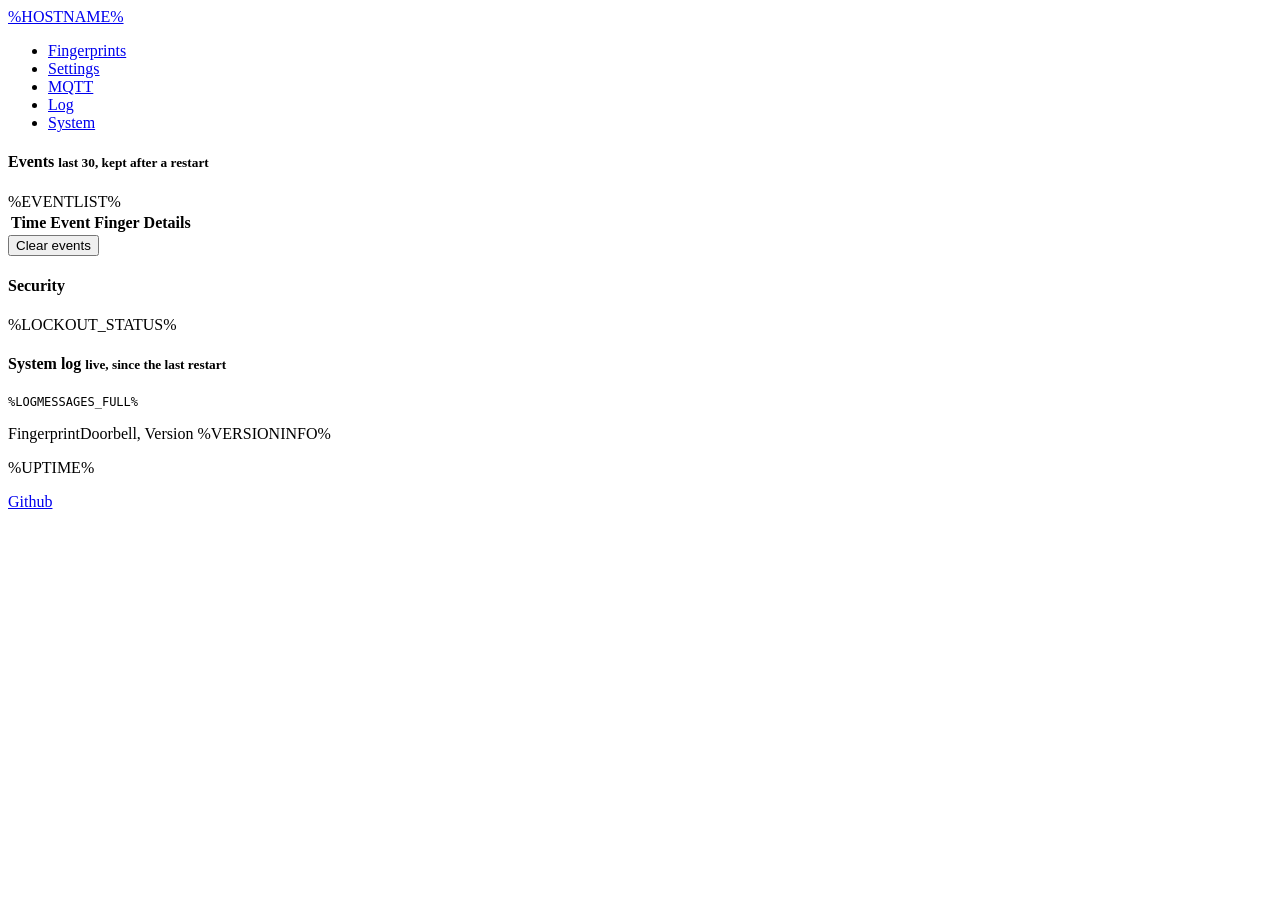
==== data/log.html @ ed94bb95 "v0.7: backup/restore, access times, lockout, event log, night mode, radar - backup and restore of al" ====
<!DOCTYPE html>
<html>
<head>
  <!-- created with https://bootstrapformbuilder.com/ -->
  <title>FingerprintDoorbell</title>
  <meta name="viewport" content="width=device-width, initial-scale=1" charset="utf-8">
  <link rel="icon" href="data:,">
  <link rel="stylesheet" type="text/css" href="bootstrap.min.css">
  <style>
	.alert-custom{
		background-color:#cecece;
		color:rgb(0, 0, 0);
	}
	.form-horizontal{
		margin-left: 15px;
		margin-right: 15px;
	}
  </style>
</head>
<body>
	<script>
		if (!!window.EventSource) {
			var source = new EventSource('/events');
			// new log line: append it to the system log (newest at the bottom)
			source.addEventListener('logline', function (e) {
				var log = document.getElementById('systemLog');
				log.innerHTML += e.data + '<br>';
				var lines = log.innerHTML.split('<br>');
				if (lines.length > 101)
					log.innerHTML = lines.slice(lines.length - 101).join('<br>');
				log.scrollTop = log.scrollHeight;
			}, false);
		}
		document.addEventListener('DOMContentLoaded', function () {
			var log = document.getElementById('systemLog');
			log.scrollTop = log.scrollHeight;
		});
	</script>

	<nav class="navbar navbar-inverse">
		<div class="container-fluid">
		  <div class="navbar-header">
			<a class="navbar-brand" href="/">%HOSTNAME%</a>
		  </div>
		  <ul class="nav navbar-nav">
			<li><a href="/">Fingerprints</a></li>
			<li><a href="settings">Settings</a></li>
			<li><a href="mqtt">MQTT</a></li>
			<li class="active"><a href="#">Log</a></li>
			<li><a href="system">System</a></li>
		</ul>
		</div>
	</nav>

	<div class="container-fluid">
		<h4>Events <small>last 30, kept after a restart</small></h4>
		<div class="table-responsive">
			<table class="table table-condensed table-striped">
				<thead>
					<tr><th>Time</th><th>Event</th><th>Finger</th><th>Details</th></tr>
				</thead>
				<tbody>
					%EVENTLIST%
				</tbody>
			</table>
		</div>
		<form action="/log/clear" method="post" onsubmit="return confirm('Delete the event history?')">
			<button name="btnClearEvents" class="btn btn-default btn-sm">Clear events</button>
		</form>

		<h4>Security</h4>
		<p>%LOCKOUT_STATUS%</p>

		<h4>System log <small>live, since the last restart</small></h4>
		<div id="systemLog" class="well well-sm" style="max-height: 400px; overflow-y: auto; font-family: monospace; font-size: 12px;">%LOGMESSAGES_FULL%</div>
	</div>

	<p></p>
	<nav class="navbar navbar-default ">
		<div class="container-fluid">
			<p class="navbar-text">FingerprintDoorbell, Version %VERSIONINFO%</p>
			<p class="navbar-text">%UPTIME%</p>
			<p class="navbar-text"><a href="https://github.com/Kalored/FingerprintDoorbell-geronet1" target="_blank">Github</a></p>
		</div>
	</nav>

</body>
</html>
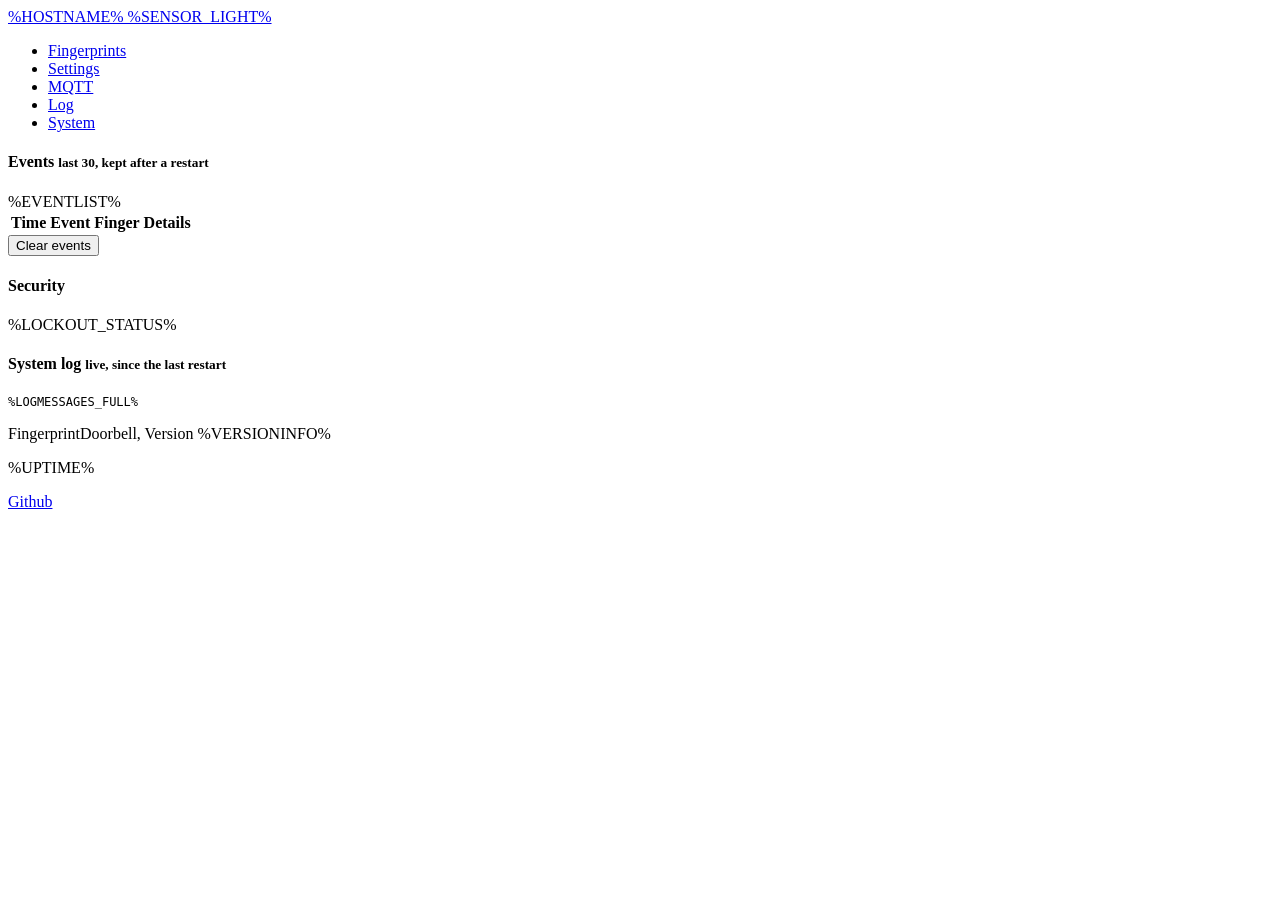
==== commit 65391655: "v0.8.0: fingerprint sensor supervision, traffic light, reconnect button Applied sensor-check-0.8.0.p" ====
--- a/data/log.html
+++ b/data/log.html
@@ -40,7 +40,7 @@
 	<nav class="navbar navbar-inverse">
 		<div class="container-fluid">
 		  <div class="navbar-header">
-			<a class="navbar-brand" href="/">%HOSTNAME%</a>
+			<a class="navbar-brand" href="/">%HOSTNAME% %SENSOR_LIGHT%</a>
 		  </div>
 		  <ul class="nav navbar-nav">
 			<li><a href="/">Fingerprints</a></li>
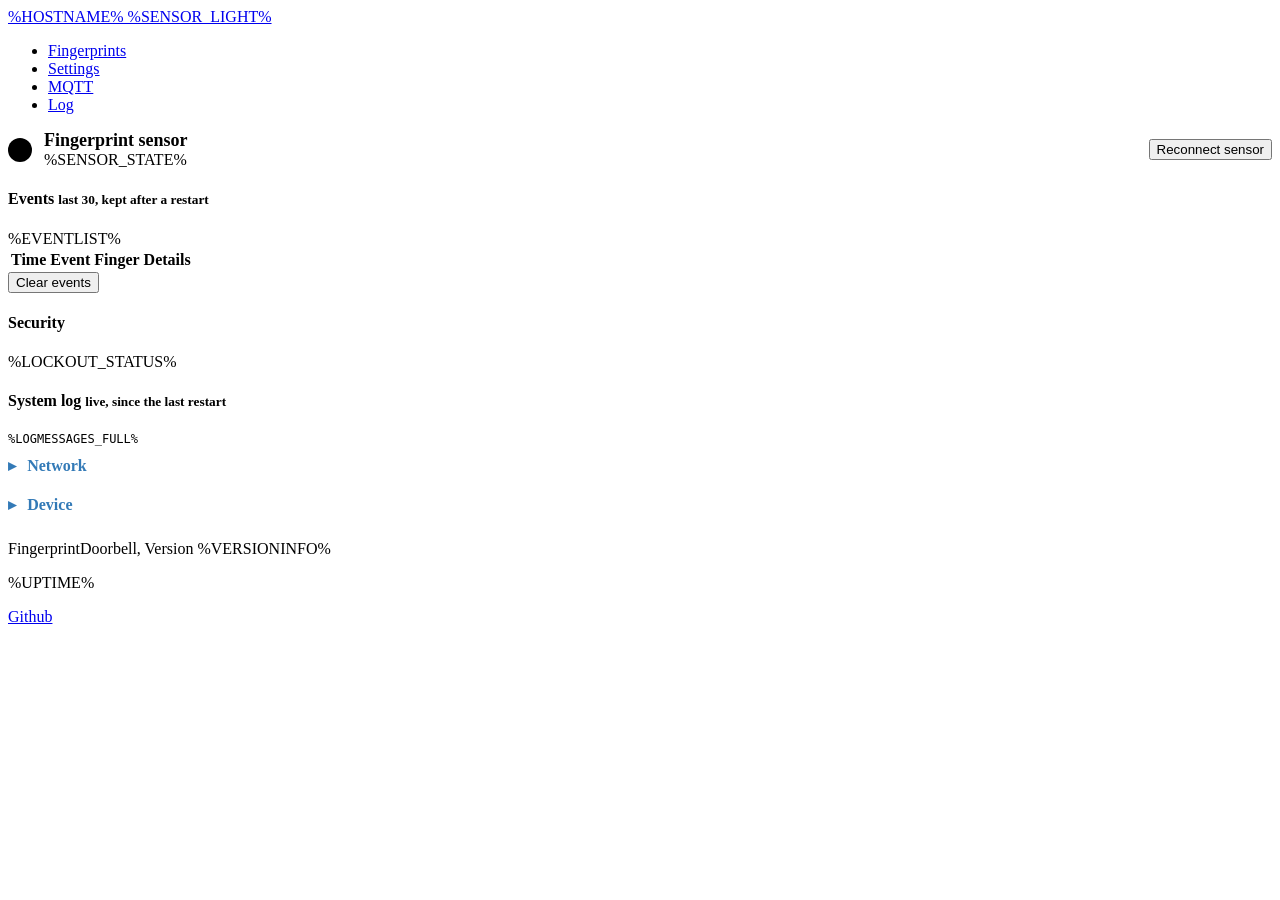
==== commit 145e6b55: "v0.9.0: web UI cleanup, merge system page into log page Menu is now Fingerprints / Settings / MQTT /" ====
--- a/data/log.html
+++ b/data/log.html
@@ -11,9 +11,28 @@
 		background-color:#cecece;
 		color:rgb(0, 0, 0);
 	}
-	.form-horizontal{
-		margin-left: 15px;
-		margin-right: 15px;
+	.collapsible summary {
+		cursor: pointer;
+		font-weight: bold;
+		color: #337ab7;
+		margin: 10px 0;
+		list-style: none;
+	}
+	.collapsible summary::-webkit-details-marker {
+		display: none;
+	}
+	.collapsible summary::before {
+		content: "\25B8";
+		display: inline-block;
+		width: 1.2em;
+	}
+	.collapsible[open] summary::before {
+		content: "\25BE";
+	}
+	.info th {
+		width: 40ch;
+		font-weight: normal;
+		color: #777;
 	}
   </style>
 </head>
@@ -47,12 +66,39 @@
 			<li><a href="settings">Settings</a></li>
 			<li><a href="mqtt">MQTT</a></li>
 			<li class="active"><a href="#">Log</a></li>
-			<li><a href="system">System</a></li>
 		</ul>
 		</div>
 	</nav>
 
 	<div class="container-fluid">
+		<div id="sensorPanel" class="alert alert-%SENSOR_ALERT%" style="display: flex; align-items: center; flex-wrap: wrap">
+			<span id="sensorDot" style="display: inline-block; width: 24px; height: 24px; border-radius: 12px; margin-right: 12px; background: currentColor"></span>
+			<div style="flex: 1; min-width: 200px">
+				<div style="font-size: 18px; font-weight: bold">Fingerprint sensor</div>
+				<div id="sensorText">%SENSOR_STATE%</div>
+			</div>
+			<button type="button" class="btn btn-default btn-sm" onclick="reconnectSensor()">Reconnect sensor</button>
+		</div>
+		<script>
+			// keep the big sensor status up to date (same source as the traffic light in the navbar)
+			(function () {
+				var classes = { green: 'success', yellow: 'warning', red: 'danger' };
+				function poll() {
+					fetch('/sensor/status').then(function (r) { return r.json(); }).then(function (j) {
+						document.getElementById('sensorPanel').className = 'alert alert-' + (classes[j.state] || 'danger');
+						document.getElementById('sensorText').textContent = j.text;
+					}).catch(function () {
+						document.getElementById('sensorText').textContent = 'no answer from device';
+					});
+				}
+				setInterval(poll, 3000);
+			})();
+			function reconnectSensor() {
+				document.getElementById('sensorText').textContent = 'reconnecting, this takes up to 10 seconds...';
+				fetch('/sensor/reconnect', { method: 'POST' });
+			}
+		</script>
+
 		<h4>Events <small>last 30, kept after a restart</small></h4>
 		<div class="table-responsive">
 			<table class="table table-condensed table-striped">
@@ -73,6 +119,39 @@
 
 		<h4>System log <small>live, since the last restart</small></h4>
 		<div id="systemLog" class="well well-sm" style="max-height: 400px; overflow-y: auto; font-family: monospace; font-size: 12px;">%LOGMESSAGES_FULL%</div>
+
+		<details class="collapsible">
+			<summary>Network</summary>
+			<table class="table table-condensed info">
+				<tr><th>IP address</th><td>%IP_ADDRESS%</td></tr>
+				<tr><th>MAC address</th><td>%MAC_ADDRESS%</td></tr>
+				<tr><th>Gateway</th><td>%GATEWAY%</td></tr>
+				<tr><th>DNS server</th><td>%DNS_SERVER%</td></tr>
+				<tr><th>WiFi SSID</th><td>%SSID%</td></tr>
+				<tr><th>WiFi BSSID</th><td>%BSSID%</td></tr>
+				<tr><th>WiFi channel</th><td>%WIFI_CHANNEL%</td></tr>
+				<tr><th>RSSI</th><td>%RSSI%</td></tr>
+				<tr><th>WiFi connection losses</th><td>%WIFI_LOST%</td></tr>
+				<tr><th>Last WiFi disconnect reason</th><td>%WIFI_REASON%</td></tr>
+				<tr><th>MQTT server</th><td>%MQTT_SERVER%</td></tr>
+				<tr><th>MQTT server IP</th><td>%MQTT_SERVER_IP%</td></tr>
+				<tr><th>MQTT state</th><td>%MQTT_STATE%</td></tr>
+				<tr><th>MQTT connections</th><td>%MQTT_STATS%</td></tr>
+			</table>
+		</details>
+
+		<details class="collapsible">
+			<summary>Device</summary>
+			<table class="table table-condensed info">
+				<tr><th>Fingerprint sensor</th><td>%SENSOR_STATE%</td></tr>
+				<tr><th>Chip</th><td>%CHIP%</td></tr>
+				<tr><th>CPU</th><td>%CPU%</td></tr>
+				<tr><th>Chip temp.</th><td>%CHIP_TEMP%</td></tr>
+				<tr><th>Flash size</th><td>%FLASH_SIZE%</td></tr>
+				<tr><th>Free heap</th><td>%FREE_HEAP%</td></tr>
+				<tr><th>Reset reason</th><td>%RESET_REASON%</td></tr>
+			</table>
+		</details>
 	</div>
 
 	<p></p>
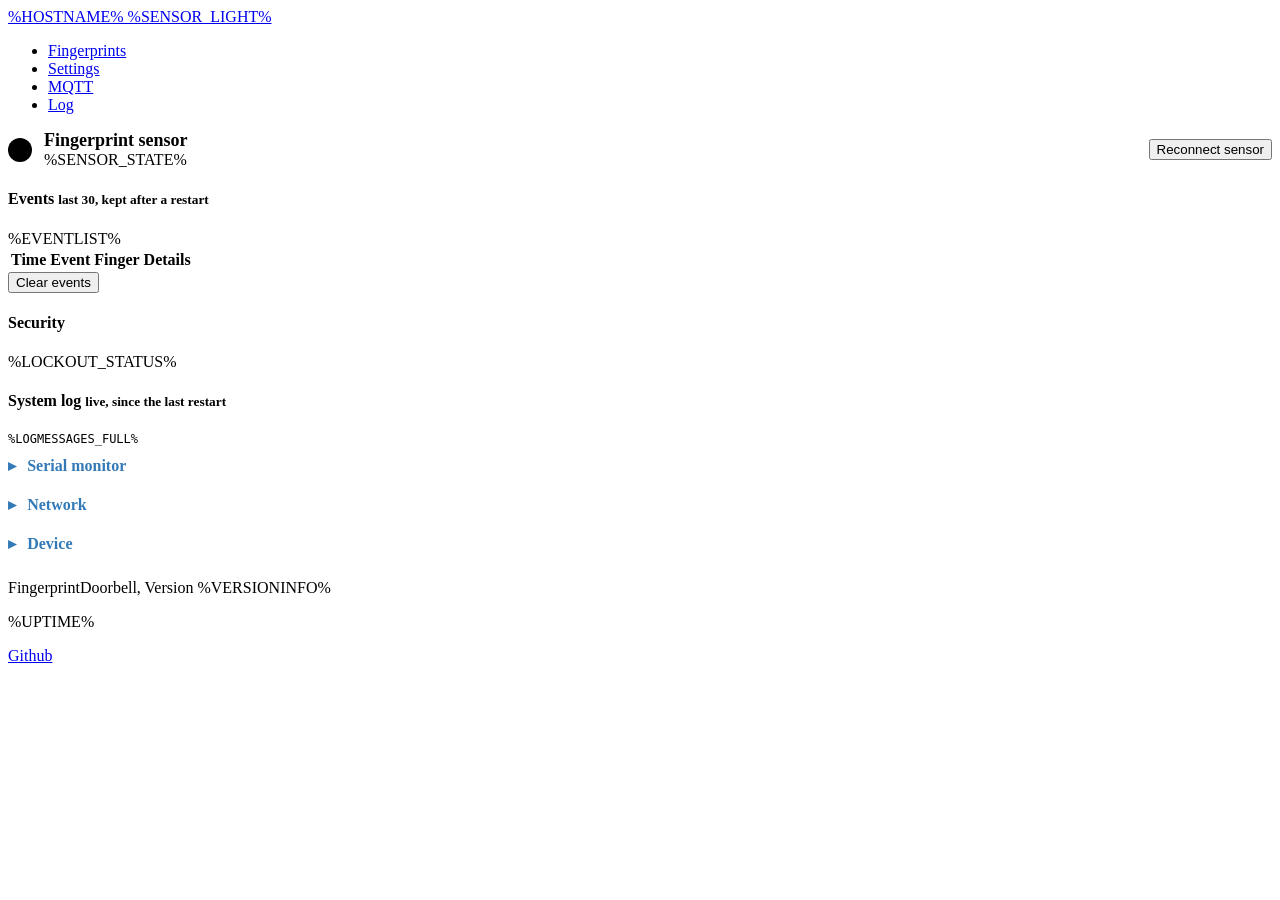
==== commit ad4be634: "v0.10.1: touch ring diagnosis, configurable GPIOs, serial monitor Applies complete-0.10.1.patch (0.9" ====
--- a/data/log.html
+++ b/data/log.html
@@ -120,6 +120,50 @@
 		<h4>System log <small>live, since the last restart</small></h4>
 		<div id="systemLog" class="well well-sm" style="max-height: 400px; overflow-y: auto; font-family: monospace; font-size: 12px;">%LOGMESSAGES_FULL%</div>
 
+		<details class="collapsible" id="serialBox">
+			<summary>Serial monitor</summary>
+			<p class="text-muted"><small>Everything the device writes to its serial port (last 8 KB since the last restart), with the time since boot in front of each line. Updates while this section is open. Output of the boot loader before the firmware starts is not included.</small></p>
+			<div style="margin-bottom: 6px">
+				<label class="checkbox-inline"><input type="checkbox" id="serialAuto" checked> Scroll to the end</label>
+				<button type="button" class="btn btn-default btn-sm" id="serialClear">Clear</button>
+				<button type="button" class="btn btn-default btn-sm" id="serialCopy">Copy</button>
+			</div>
+			<pre id="serialOut" style="max-height: 400px; overflow-y: auto; font-size: 12px; white-space: pre-wrap;"></pre>
+			<script>
+				(function () {
+					var box = document.getElementById('serialBox');
+					var out = document.getElementById('serialOut');
+					var auto = document.getElementById('serialAuto');
+					var next = 0, timer = null, busy = false;
+					function poll() {
+						if (busy || !box.open) return;
+						busy = true;
+						fetch('/serial/log?from=' + next).then(function (r) { return r.json(); }).then(function (j) {
+							if (j.text) {
+								out.textContent += j.text;
+								if (out.textContent.length > 60000) out.textContent = out.textContent.slice(-40000);
+								if (auto.checked) out.scrollTop = out.scrollHeight;
+							}
+							next = j.next;
+							busy = false;
+							if (j.more) setTimeout(poll, 100);
+						}).catch(function () { busy = false; });
+					}
+					box.addEventListener('toggle', function () {
+						if (box.open) { poll(); timer = setInterval(poll, 1000); }
+						else { clearInterval(timer); }
+					});
+					document.getElementById('serialClear').addEventListener('click', function () {
+						fetch('/serial/clear', { method: 'POST' }).then(function () { out.textContent = ''; });
+					});
+					document.getElementById('serialCopy').addEventListener('click', function () {
+						window.getSelection().selectAllChildren(out);
+						document.execCommand('copy');
+					});
+				})();
+			</script>
+		</details>
+
 		<details class="collapsible">
 			<summary>Network</summary>
 			<table class="table table-condensed info">
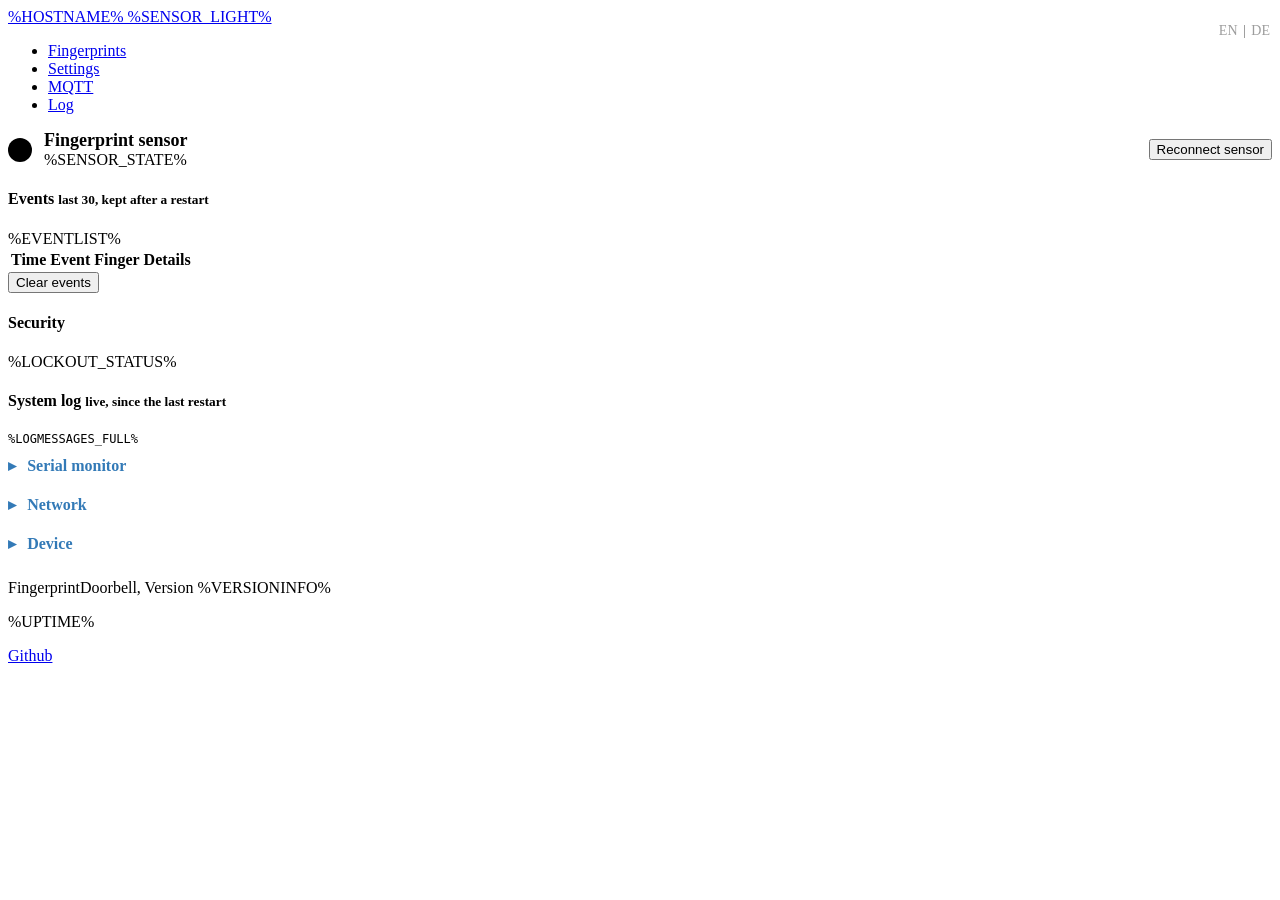
==== commit 403f6f6a: "v0.11.0: web interface in English and German Language switch EN | DE on the right of the navbar, sav" ====
--- a/data/log.html
+++ b/data/log.html
@@ -1,11 +1,12 @@
 <!DOCTYPE html>
-<html>
+<html lang="%LANG%">
 <head>
   <!-- created with https://bootstrapformbuilder.com/ -->
   <title>FingerprintDoorbell</title>
   <meta name="viewport" content="width=device-width, initial-scale=1" charset="utf-8">
   <link rel="icon" href="data:,">
   <link rel="stylesheet" type="text/css" href="bootstrap.min.css">
+  <script src="i18n.js?v=%VERSIONINFO%"></script>
   <style>
 	.alert-custom{
 		background-color:#cecece;
@@ -58,6 +59,7 @@
 
 	<nav class="navbar navbar-inverse">
 		<div class="container-fluid">
+			<span class="lang-switch"><a href="#" class="lang-en" onclick="return setLanguage('en')">EN</a> | <a href="#" class="lang-de" onclick="return setLanguage('de')">DE</a></span>
 		  <div class="navbar-header">
 			<a class="navbar-brand" href="/">%HOSTNAME% %SENSOR_LIGHT%</a>
 		  </div>
@@ -110,7 +112,7 @@
 				</tbody>
 			</table>
 		</div>
-		<form action="/log/clear" method="post" onsubmit="return confirm('Delete the event history?')">
+		<form action="/log/clear" method="post" onsubmit="return confirm(t('Delete the event history?'))">
 			<button name="btnClearEvents" class="btn btn-default btn-sm">Clear events</button>
 		</form>
 
@@ -118,7 +120,7 @@
 		<p>%LOCKOUT_STATUS%</p>
 
 		<h4>System log <small>live, since the last restart</small></h4>
-		<div id="systemLog" class="well well-sm" style="max-height: 400px; overflow-y: auto; font-family: monospace; font-size: 12px;">%LOGMESSAGES_FULL%</div>
+		<div id="systemLog" class="notranslate well well-sm" style="max-height: 400px; overflow-y: auto; font-family: monospace; font-size: 12px;">%LOGMESSAGES_FULL%</div>
 
 		<details class="collapsible" id="serialBox">
 			<summary>Serial monitor</summary>
@@ -128,7 +130,7 @@
 				<button type="button" class="btn btn-default btn-sm" id="serialClear">Clear</button>
 				<button type="button" class="btn btn-default btn-sm" id="serialCopy">Copy</button>
 			</div>
-			<pre id="serialOut" style="max-height: 400px; overflow-y: auto; font-size: 12px; white-space: pre-wrap;"></pre>
+			<pre id="serialOut" class="notranslate" style="max-height: 400px; overflow-y: auto; font-size: 12px; white-space: pre-wrap;"></pre>
 			<script>
 				(function () {
 					var box = document.getElementById('serialBox');
@@ -203,7 +205,7 @@
 		<div class="container-fluid">
 			<p class="navbar-text">FingerprintDoorbell, Version %VERSIONINFO%</p>
 			<p class="navbar-text">%UPTIME%</p>
-			<p class="navbar-text"><a href="https://github.com/Kalored/FingerprintDoorbell-geronet1" target="_blank">Github</a></p>
+			<p class="navbar-text"><a href="https://github.com/Kalored/FingerprintDoorbell-NG" target="_blank">Github</a></p>
 		</div>
 	</nav>
 
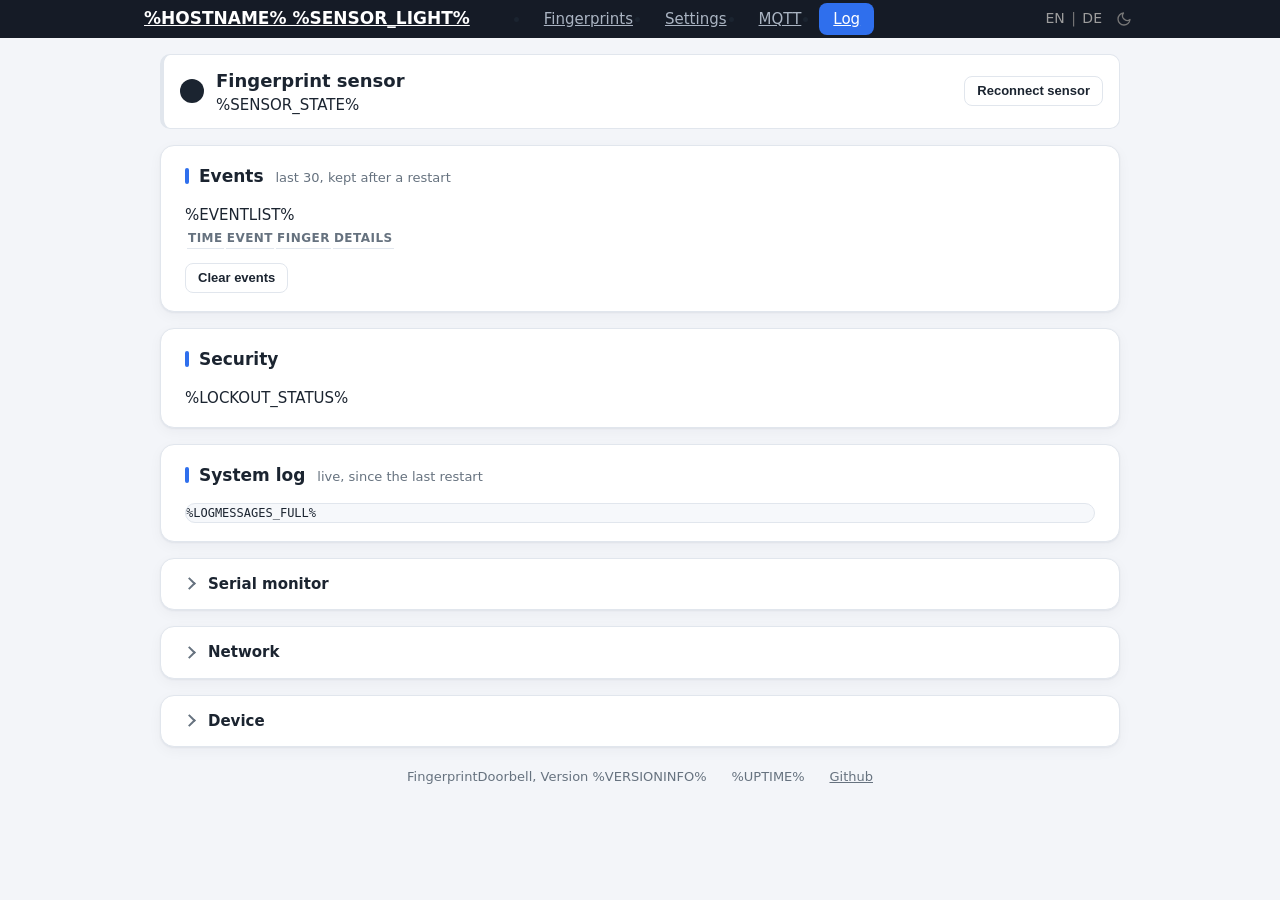
==== commit 3d90be1e: "v0.13.0: new web interface (cards, tabs, light/dark mode) Co-Authored-By: Claude Sonnet 5.5 <noreply" ====
--- a/data/log.html
+++ b/data/log.html
@@ -6,36 +6,8 @@
   <meta name="viewport" content="width=device-width, initial-scale=1" charset="utf-8">
   <link rel="icon" href="data:,">
   <link rel="stylesheet" type="text/css" href="bootstrap.min.css">
+  <link rel="stylesheet" type="text/css" href="style.css?v=%VERSIONINFO%">
   <script src="i18n.js?v=%VERSIONINFO%"></script>
-  <style>
-	.alert-custom{
-		background-color:#cecece;
-		color:rgb(0, 0, 0);
-	}
-	.collapsible summary {
-		cursor: pointer;
-		font-weight: bold;
-		color: #337ab7;
-		margin: 10px 0;
-		list-style: none;
-	}
-	.collapsible summary::-webkit-details-marker {
-		display: none;
-	}
-	.collapsible summary::before {
-		content: "\25B8";
-		display: inline-block;
-		width: 1.2em;
-	}
-	.collapsible[open] summary::before {
-		content: "\25BE";
-	}
-	.info th {
-		width: 40ch;
-		font-weight: normal;
-		color: #777;
-	}
-  </style>
 </head>
 <body>
 	<script>
@@ -101,6 +73,7 @@
 			}
 		</script>
 
+		<section class="card">
 		<h4>Events <small>last 30, kept after a restart</small></h4>
 		<div class="table-responsive">
 			<table class="table table-condensed table-striped">
@@ -115,12 +88,17 @@
 		<form action="/log/clear" method="post" onsubmit="return confirm(t('Delete the event history?'))">
 			<button name="btnClearEvents" class="btn btn-default btn-sm">Clear events</button>
 		</form>
+		</section>
 
+		<section class="card">
 		<h4>Security</h4>
 		<p>%LOCKOUT_STATUS%</p>
+		</section>
 
+		<section class="card">
 		<h4>System log <small>live, since the last restart</small></h4>
 		<div id="systemLog" class="notranslate well well-sm" style="max-height: 400px; overflow-y: auto; font-family: monospace; font-size: 12px;">%LOGMESSAGES_FULL%</div>
+		</section>
 
 		<details class="collapsible" id="serialBox">
 			<summary>Serial monitor</summary>
--- a/data/style.css
+++ b/data/style.css
@@ -0,0 +1,237 @@
+/* Look of the web interface, loaded after bootstrap.min.css (Bootstrap 3). Served as a plain file (not through the template processor), so percent signs are fine here. */
+:root {
+  --bg: #f3f5f9; --card: #ffffff; --inset: #f6f8fb; --text: #1b2430; --muted: #66727f; --border: #e1e6ed;
+  --accent: #2f6fed; --accent-soft: #e8f0ff; --accent-text: #2455c4; --ok: #1f9d55; --warn: #e08a00; --danger: #d64545; --info: #2f6fed;
+  --nav: #151b26; --nav-text: #aab4c2; --shadow: 0 1px 2px rgba(20, 30, 50, .06), 0 4px 14px rgba(20, 30, 50, .04);
+}
+/* dark colors: chosen by the browser setting, unless the light/dark switch in the top bar (data-theme) says otherwise */
+@media (prefers-color-scheme: dark) {
+  :root:not([data-theme="light"]) {
+    --bg: #0f141b; --card: #171e28; --inset: #1d2632; --text: #e4e9f0; --muted: #93a0af; --border: #2a3441;
+    --accent: #5b92ff; --accent-soft: #1d2b46; --accent-text: #8fb3ff; --ok: #36b36b; --warn: #f0a020; --danger: #ef6a6a; --info: #5b92ff;
+    --nav: #0b0f15; --nav-text: #93a0af; --shadow: none;
+  }
+}
+:root[data-theme="dark"] {
+    --bg: #0f141b; --card: #171e28; --inset: #1d2632; --text: #e4e9f0; --muted: #93a0af; --border: #2a3441;
+    --accent: #5b92ff; --accent-soft: #1d2b46; --accent-text: #8fb3ff; --ok: #36b36b; --warn: #f0a020; --danger: #ef6a6a; --info: #5b92ff;
+    --nav: #0b0f15; --nav-text: #93a0af; --shadow: none;
+}
+
+html { color-scheme: light dark; }
+:root[data-theme="light"] { color-scheme: light; }
+:root[data-theme="dark"] { color-scheme: dark; }
+body { background: var(--bg); color: var(--text); font-family: system-ui, -apple-system, "Segoe UI", Roboto, "Helvetica Neue", Arial, sans-serif; font-size: 15px; line-height: 1.5; margin: 0; }
+a { color: var(--accent); }
+a:hover, a:focus { color: var(--accent); text-decoration: underline; }
+h1, h2, h3 { color: var(--text); }
+h1 { font-size: 24px; font-weight: 650; margin: 24px auto 12px; max-width: 960px; padding: 0 4px; }
+h1 small { font-size: 14px; }
+.text-muted { color: var(--muted); }
+
+/* page width: everything except the full width top bar is a centered column */
+body > .form-horizontal, body > .card, body > .alert, body > details, body > h2, body > div:not(.navbar), body > p, body > nav.navbar-default {
+  max-width: 960px; margin-left: auto; margin-right: auto;
+}
+
+/* top bar */
+.navbar { border: 0; border-radius: 0; margin-bottom: 0; min-height: 0; }
+.navbar-inverse { background: var(--nav); position: sticky; top: 0; z-index: 20; box-shadow: 0 1px 0 rgba(255, 255, 255, .06); }
+.navbar-inverse > .container-fluid { display: flex; flex-wrap: wrap; align-items: center; max-width: 992px; margin: 0 auto; padding: 6px 16px; }
+.navbar-inverse .navbar-header { float: none; margin: 0 20px 0 0; order: 1; }
+.navbar-inverse .navbar-brand { float: none; height: auto; padding: 8px 0; color: #fff; font-weight: 650; font-size: 17px; }
+.navbar-inverse .navbar-nav { float: none; margin: 0; display: flex; flex-wrap: wrap; gap: 4px; order: 2; flex: 1; }
+.navbar-inverse .navbar-nav > li { float: none; }
+.navbar-inverse .navbar-nav > li > a { color: var(--nav-text); padding: 7px 14px; border-radius: 8px; font-weight: 500; }
+.navbar-inverse .navbar-nav > li > a:hover, .navbar-inverse .navbar-nav > li > a:focus { background: rgba(255, 255, 255, .08); color: #fff; text-decoration: none; }
+.navbar-inverse .navbar-nav > .active > a, .navbar-inverse .navbar-nav > .active > a:hover, .navbar-inverse .navbar-nav > .active > a:focus { background: var(--accent); color: #fff; }
+.lang-switch { order: 3; margin-left: auto; align-self: center; line-height: 1; color: var(--nav-text); font-size: 13px; }
+.lang-switch a { color: var(--nav-text); text-decoration: none; padding: 2px 4px; }
+.lang-switch a:hover { color: #fff; }
+.navbar-inverse .container-fluid > .lang-switch { position: static; float: none; margin: 0 0 0 auto; padding: 0; }
+#sensorLight { margin-left: 10px !important; }
+
+/* cards: every form block and every collapsible area */
+.form-horizontal, .card { background: var(--card); border: 1px solid var(--border); border-radius: 14px; box-shadow: var(--shadow); margin: 16px auto; padding: 20px 24px 8px; }
+.form-horizontal fieldset { min-width: 0; margin: 0; padding: 0; border: 0; }
+legend { display: block; width: 100%; border: 0; margin: 0 0 18px; padding: 0; font-size: 17px; font-weight: 650; color: var(--text); }
+/* plain sections of the log page get the same card and heading as the forms */
+.card { padding: 18px 24px; }
+.card > h4 { font-size: 17px; font-weight: 650; margin: 0 0 14px; color: var(--text); }
+.card > h4::before, legend::before, .card-title::before { content: ""; display: inline-block; width: 4px; height: 16px; border-radius: 2px; background: var(--accent); margin-right: 10px; vertical-align: -2px; }
+.card > h4 small { font-weight: 400; color: var(--muted); font-size: 13px; margin-left: 6px; }
+.card > p { margin: 0; }
+.card .well { margin: 0; }
+.card .table-responsive { border: 0; margin: 0 0 12px; }
+body > .container-fluid { max-width: 960px; margin: 16px auto 0; padding: 0; }
+body > .container-fluid > .alert, body > .container-fluid > .collapsible, body > .container-fluid > .card { margin-left: 0; margin-right: 0; }
+body > .container-fluid > .card, body > .container-fluid > form { margin-bottom: 16px; }
+
+/* rows: label left, control right, one column on small screens */
+.form-horizontal .form-group { display: flex; flex-wrap: wrap; align-items: flex-start; margin: 0 0 16px; }
+.form-horizontal .form-group::before, .form-horizontal .form-group::after { display: none; }
+.form-horizontal .form-group > [class*="col-"] { float: none; width: auto; margin-left: 0; padding: 0; flex: 1 1 280px; max-width: 620px; min-width: 0; }
+.form-horizontal .form-group > .col-md-4.control-label, .form-horizontal .form-group > label.col-md-4 { flex: 0 0 250px; max-width: 250px; margin-right: 20px; }
+.form-horizontal .form-group > .col-md-2 { flex: 0 1 140px; margin-right: 10px; }
+.form-horizontal .form-group > .col-md-2:has(.input-group) { flex-basis: 230px; }
+.form-horizontal .form-group > .col-md-offset-4 { margin-left: 270px; }
+.form-horizontal .control-label { text-align: left !important; padding: 8px 0 0; margin: 0; font-weight: 600; font-size: 14px; }
+.form-horizontal .form-control-static { padding: 8px 0 0; min-height: 0; margin: 0; }
+.form-horizontal small.inline { display: inline; }
+.form-horizontal small, .help-block { display: block; margin-top: 5px; font-size: 13px; line-height: 1.45; color: var(--muted); }
+.form-horizontal .btn + small, .form-horizontal button + br + small { margin-top: 8px; }
+@media (max-width: 767px) {
+  .form-horizontal { border-radius: 12px; margin: 12px; padding: 16px 16px 4px; }
+  .form-horizontal .form-group > .col-md-4.control-label, .form-horizontal .form-group > label.col-md-4 { flex-basis: 100%; max-width: none; margin-right: 0; padding-top: 0; }
+  .form-horizontal .form-group > [class*="col-"] { flex-basis: 100%; max-width: none; }
+  .form-horizontal .form-group > .col-md-offset-4 { margin-left: 0; }
+  .navbar-inverse .navbar-header { flex: 1 1 auto; margin: 0; }
+  .navbar-inverse .navbar-nav { order: 3; flex: 1 0 100%; }
+  .lang-switch { order: 2; }
+  body > .alert, body > details.collapsible { margin-left: 12px; margin-right: 12px; }
+  .navbar-default .navbar-text { float: none; margin: 4px 12px; }
+}
+
+/* inputs */
+.form-control { height: 40px; padding: 8px 12px; font-size: 15px; color: var(--text); background: var(--card); border: 1px solid var(--border); border-radius: 8px; box-shadow: none; transition: border-color .15s, box-shadow .15s; }
+.form-control:focus { border-color: var(--accent); box-shadow: 0 0 0 3px var(--accent-soft); outline: 0; }
+.form-control::placeholder { color: var(--muted); opacity: .7; }
+select.form-control[size], select[multiple].form-control { height: 230px; padding: 6px; background: var(--inset); }
+select[size] option, select[multiple] option { padding: 5px 10px; border-radius: 6px; margin-bottom: 2px; }
+select[size] option:checked, select[multiple] option:checked { background: var(--accent) linear-gradient(0deg, var(--accent), var(--accent)); color: #fff; }
+.input-group-addon { background: var(--inset); color: var(--muted); border: 1px solid var(--border); border-radius: 8px; }
+.input-group .form-control:first-child { border-radius: 8px 0 0 8px; }
+.input-group-addon:last-child { border-radius: 0 8px 8px 0; }
+.input-group-addon:first-child { border-radius: 8px 0 0 8px; }
+input[type="checkbox"], input[type="radio"] { accent-color: var(--accent); }
+.checkbox label, .radio label, .checkbox-inline, .radio-inline { font-weight: 400; }
+.weekdays label { margin-right: 12px; font-weight: 400; }
+input[type="file"] { font-size: 14px; color: var(--muted); max-width: 100%; }
+input[type="file"]::file-selector-button { font: inherit; font-weight: 500; color: var(--text); background: var(--inset); border: 1px solid var(--border); border-radius: 8px; padding: 7px 14px; margin-right: 10px; cursor: pointer; }
+input[type="file"]::file-selector-button:hover { border-color: var(--accent); }
+
+/* buttons: a soft tinted button for the main action, everything else is an outline button */
+.btn { border: 1px solid var(--border); border-radius: 8px; padding: 8px 16px; font-weight: 550; font-size: 14px; line-height: 1.4; background: var(--card); color: var(--text); transition: background .15s, border-color .15s, color .15s; box-shadow: none !important; }
+.btn:hover, .btn:focus { background: var(--inset); border-color: var(--accent); color: var(--text); outline: 0; }
+.btn-success, .btn-primary { background: var(--accent-soft); border-color: transparent; color: var(--accent-text); }
+.btn-success:hover, .btn-success:focus, .btn-primary:hover, .btn-primary:focus { background: var(--accent-soft); border-color: var(--accent); color: var(--accent-text); filter: brightness(.97); }
+.btn-info, .btn-warning, .btn-default { background: var(--card); border-color: var(--border); color: var(--text); }
+.btn-danger { background: var(--card); border-color: var(--border); color: var(--danger); }
+.btn-danger:hover, .btn-danger:focus { background: var(--danger); border-color: var(--danger); color: #fff; }
+.btn[disabled], .btn.disabled { opacity: .45; cursor: not-allowed; pointer-events: none; }
+.btn-sm { padding: 5px 12px; font-size: 13px; }
+.form-horizontal .btn { margin: 0 6px 6px 0; }
+.btn-icon { display: inline-flex; align-items: center; gap: 7px; }
+.ic { width: 16px; height: 16px; fill: none; stroke: currentColor; stroke-width: 2; stroke-linecap: round; stroke-linejoin: round; flex: none; }
+
+/* collapsible areas */
+.collapsible { background: var(--card); border: 1px solid var(--border); border-radius: 14px; box-shadow: var(--shadow); margin: 16px auto; padding: 0; overflow: hidden; }
+.collapsible > summary { display: flex; align-items: center; cursor: pointer; font-weight: 650; font-size: 15px; color: var(--text); margin: 0; padding: 14px 24px; list-style: none; user-select: none; }
+.collapsible > summary:hover { background: var(--inset); }
+.collapsible > summary::-webkit-details-marker { display: none; }
+.collapsible > summary::before { content: ""; width: 7px; height: 7px; margin-right: 14px; border-right: 2px solid var(--muted); border-bottom: 2px solid var(--muted); transform: rotate(-45deg); transition: transform .15s; flex: none; }
+.collapsible[open] > summary::before { transform: rotate(45deg); }
+.collapsible[open] > summary { border-bottom: 1px solid var(--border); margin-bottom: 18px; }
+.collapsible > *:not(summary), .form-horizontal .collapsible > *:not(summary) { margin-left: 24px; margin-right: 24px; }
+.collapsible > .form-group, .collapsible > div:last-child { margin-bottom: 18px; }
+/* a form block that only holds one collapsible area: no card around the card */
+.form-horizontal:has(> .collapsible:only-child) { background: none; border: 0; box-shadow: none; padding: 0; margin: 16px auto; }
+.form-horizontal .collapsible { box-shadow: none; background: var(--inset); margin: 4px 0 16px; border-radius: 10px; }
+.form-horizontal:has(> .collapsible:only-child) > .collapsible { background: var(--card); box-shadow: var(--shadow); border-radius: 14px; margin: 0; }
+.form-horizontal .collapsible > summary:hover { background: transparent; }
+.form-horizontal:has(> .collapsible:only-child) > .collapsible > summary:hover { background: var(--inset); }
+.form-horizontal .collapsible .form-control { background: var(--card); }
+
+/* messages, tables, logs */
+.alert { border: 1px solid var(--border); border-left-width: 4px; border-radius: 10px; padding: 12px 16px; margin: 16px auto; background: var(--card); color: var(--text); }
+.alert-custom { background: var(--accent-soft); border-color: var(--accent); }
+.alert-success { border-left-color: var(--ok); } .alert-warning { border-left-color: var(--warn); } .alert-danger { border-left-color: var(--danger); } .alert-info { border-left-color: var(--info); }
+.table { color: var(--text); margin-bottom: 12px; }
+.table > thead > tr > th { border-bottom: 1px solid var(--border); color: var(--muted); font-size: 12px; font-weight: 600; text-transform: uppercase; letter-spacing: .04em; }
+.table > tbody > tr > td, .table > tbody > tr > th { border-top: 1px solid var(--border); padding: 9px 8px; }
+.table-striped > tbody > tr:nth-of-type(odd) { background: var(--inset); }
+.well, pre { background: var(--inset); color: var(--text); border: 1px solid var(--border); border-radius: 10px; box-shadow: none; }
+pre { padding: 10px 12px; }
+
+/* key/value tables of the log page */
+.info th { width: 40ch; font-weight: 400; color: var(--muted); }
+
+/* footer */
+nav.navbar-default { background: transparent; border: 0; margin: 8px auto 24px; min-height: 0; text-align: center; }
+nav.navbar-default .container-fluid { padding: 0; }
+.navbar-default .navbar-text { display: inline-block; float: none; margin: 4px 10px; color: var(--muted); font-size: 13px; }
+.navbar-default .navbar-text a { color: var(--muted); }
+
+/* card heading used by the pages without a legend */
+.card-title { font-size: 17px; font-weight: 650; margin: 0 0 16px; color: var(--text); }
+
+/* info icon with a tooltip: keeps the pages free of long help texts */
+.tip { display: inline-flex; align-items: center; justify-content: center; width: 16px; height: 16px; margin-left: 6px; border: 1px solid var(--muted); border-radius: 50%; color: var(--muted); font: italic 600 11px/1 Georgia, serif; text-transform: none; cursor: help; position: relative; vertical-align: middle; }
+.tip:hover, .tip:focus { color: var(--accent); border-color: var(--accent); outline: 0; }
+.tip::after { content: attr(data-tip); position: absolute; left: -8px; top: calc(100% + 8px); width: max-content; max-width: min(320px, 72vw); white-space: normal; text-align: left; font: 400 12.5px/1.45 system-ui, -apple-system, "Segoe UI", Roboto, Arial, sans-serif; font-style: normal; background: var(--nav); color: #e8edf3; padding: 8px 11px; border-radius: 8px; display: none; z-index: 40; box-shadow: 0 6px 20px rgba(0, 0, 0, .25); pointer-events: none; }
+.tip:hover::after, .tip:focus::after { display: block; animation: tipin .15s ease-out; }
+@keyframes tipin { from { opacity: 0; transform: translateY(-3px); } to { opacity: 1; transform: none; } }
+.tip.r::after { left: auto; right: -8px; }
+
+/* settings tabs */
+.tabbar { display: flex; gap: 2px; margin: -6px -8px 20px; border-bottom: 1px solid var(--border); overflow-x: auto; }
+.tab { background: none; border: 0; border-bottom: 2px solid transparent; margin-bottom: -1px; padding: 10px 14px; color: var(--muted); font-size: 14px; font-weight: 550; white-space: nowrap; cursor: pointer; border-radius: 0; }
+.tab:hover { color: var(--text); }
+.tab.active { color: var(--accent); border-bottom-color: var(--accent); }
+.tab-panel[hidden], form[hidden], .savebar[hidden] { display: none; }
+.savebar { margin: 8px 0 12px; padding-top: 16px; border-top: 1px solid var(--border); }
+
+/* fingerprint page: add bar, list with detail panel, backup */
+.addbar { display: flex; flex-wrap: wrap; align-items: center; gap: 8px; background: var(--inset); border: 1px solid var(--border); border-radius: 10px; padding: 10px 12px; margin-bottom: 16px; }
+.addbar .tip { margin-left: 0; }
+.addbar-label { display: flex; align-items: center; gap: 6px; font-weight: 600; font-size: 14px; margin-right: 6px; }
+.slot-input { width: 120px; flex: none; }
+.name-input { flex: 1 1 180px; min-width: 140px; width: auto; }
+.finger-grid { display: grid; grid-template-columns: minmax(220px, 1fr) 1.5fr; gap: 20px; margin-bottom: 12px; }
+.finger-list select.form-control { height: 100%; min-height: 300px; }
+.finger-detail { border: 1px solid var(--border); border-radius: 10px; padding: 14px 16px; background: var(--card); min-width: 0; }
+.finger-detail.empty { opacity: .55; }
+.detail-head { display: flex; justify-content: space-between; align-items: center; gap: 10px; flex-wrap: wrap; margin-bottom: 4px; }
+.detail-title { display: flex; align-items: center; gap: 8px; min-width: 0; font-weight: 650; font-size: 16px; overflow-wrap: anywhere; }
+.slot-badge { min-width: 1.8em; padding: 1px 8px; border-radius: 6px; background: var(--accent-soft); color: var(--accent); font-size: 13px; font-weight: 650; text-align: center; }
+.slot-badge:empty { display: none; }
+.icon-actions { display: flex; flex-wrap: wrap; gap: 6px; }
+.icon-actions .btn { margin: 0; padding: 6px 12px; }
+.detail-section { margin-top: 14px; padding-top: 14px; border-top: 1px solid var(--border); }
+.detail-label { display: flex; align-items: center; gap: 7px; margin-bottom: 10px; font-weight: 600; font-size: 14px; }
+.detail-label .tip { margin-left: 0; }
+.seg { display: inline-flex; flex-wrap: wrap; margin-bottom: 12px; padding: 3px; background: var(--inset); border: 1px solid var(--border); border-radius: 9px; }
+.seg label { margin: 0; font-weight: 500; }
+.seg input, .chip input { position: absolute; opacity: 0; pointer-events: none; }
+.seg span { display: block; padding: 6px 12px; border-radius: 7px; color: var(--muted); font-size: 14px; cursor: pointer; }
+.seg input:checked + span { background: var(--card); color: var(--text); box-shadow: 0 1px 3px rgba(0, 0, 0, .18); }
+.seg input:focus-visible + span, .chip input:focus-visible + span { outline: 2px solid var(--accent); }
+.chips { display: flex; flex-wrap: wrap; gap: 6px; margin-bottom: 12px; }
+.chip { margin: 0 !important; }
+.chip span { display: block; min-width: 42px; padding: 6px 10px; border: 1px solid var(--border); border-radius: 8px; color: var(--muted); font-size: 13px; font-weight: 550; text-align: center; cursor: pointer; user-select: none; }
+.chip input:checked + span { background: var(--accent-soft); border-color: var(--accent); color: var(--accent-text); }
+.timerange { display: flex; align-items: center; gap: 8px; margin-bottom: 14px; }
+.timerange .form-control { width: 130px; }
+.backup-grid { display: grid; grid-template-columns: minmax(0, 1fr) minmax(0, 1.5fr); gap: 16px; }
+.backup-box { padding: 14px 16px; border: 1px solid var(--border); border-radius: 10px; background: var(--card); min-width: 0; }
+.backup-box .btn, .restore-row .btn { margin: 0; white-space: normal; text-align: left; }
+.restore-row { display: flex; flex-wrap: wrap; align-items: center; gap: 8px; }
+.restore-row .form-control { flex: 1 1 160px; width: auto; }
+.file-pick { cursor: pointer; max-width: 100%; }
+.file-pick span { max-width: 170px; overflow: hidden; text-overflow: ellipsis; white-space: nowrap; }
+#backupStatus { display: block; margin-top: 12px; }
+@media (max-width: 767px) {
+  .finger-grid, .backup-grid { grid-template-columns: 1fr; }
+  .finger-list select.form-control { min-height: 200px; }
+  .tabbar { margin-left: -4px; margin-right: -4px; }
+  .seg { display: flex; width: 100%; }
+  .seg label { flex: 1 1 auto; }
+  .seg span { padding: 6px 8px; font-size: 13px; text-align: center; }
+}
+.file-hidden { display: none !important; }
+
+/* light / dark switch next to the language switch */
+.theme-switch { background: none; border: 0; padding: 2px 4px; margin-left: 8px; color: inherit; cursor: pointer; line-height: 1; vertical-align: middle; border-radius: 6px; }
+.theme-switch:hover, .theme-switch:focus { color: var(--text); outline: 0; }
+.navbar-inverse .theme-switch:hover, .navbar-inverse .theme-switch:focus { color: #fff; }
+.theme-switch svg { width: 16px; height: 16px; fill: none; stroke: currentColor; stroke-width: 2; stroke-linecap: round; stroke-linejoin: round; display: block; }
